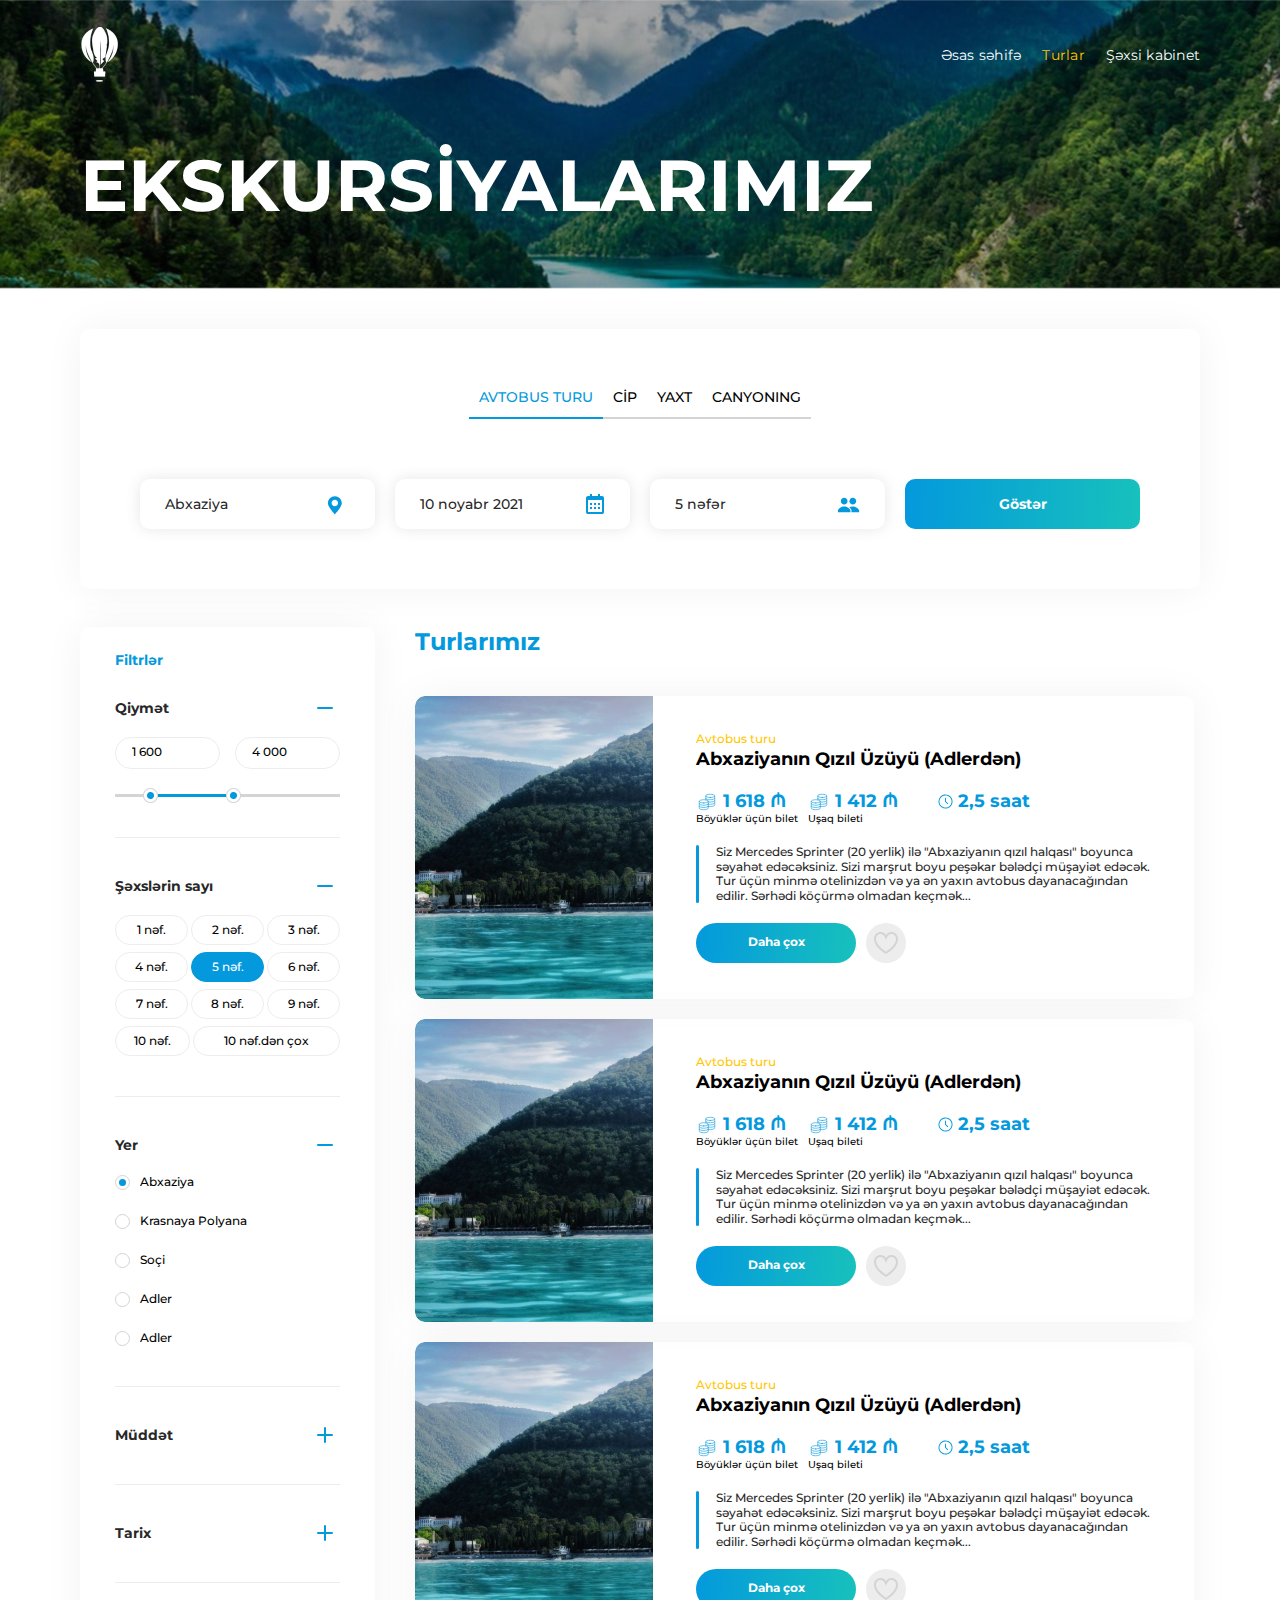
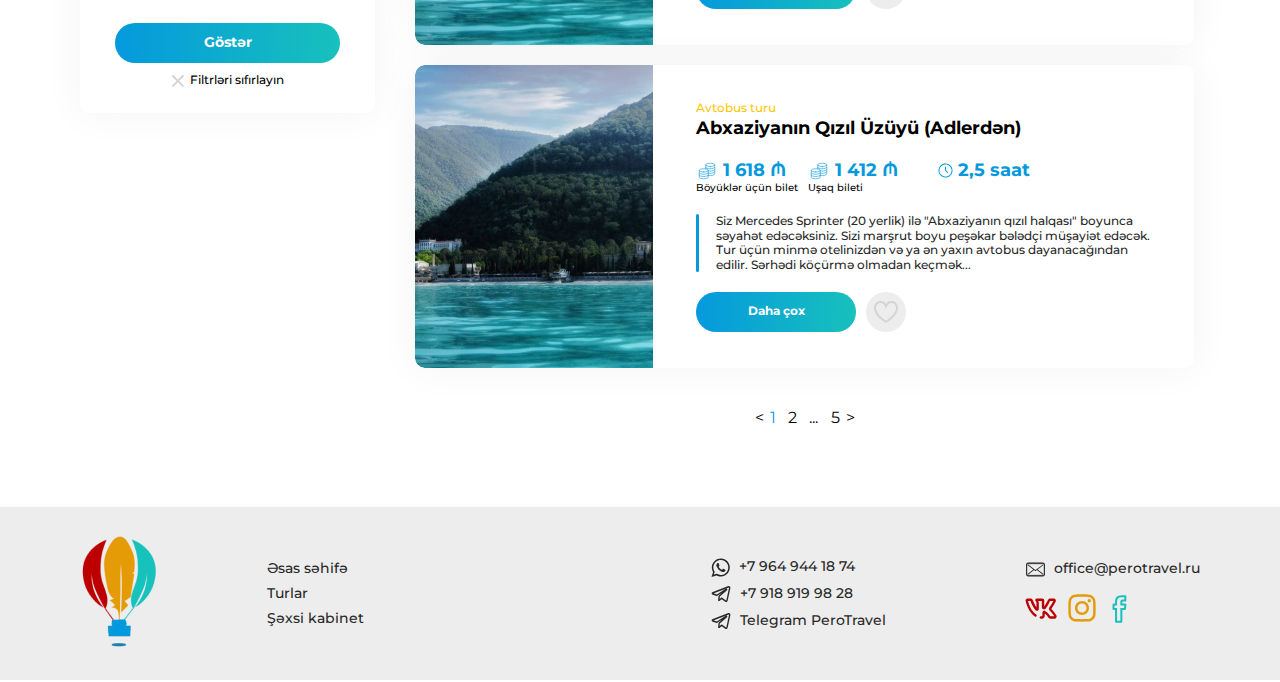
==== excursions.html @ 907544c6 "Add files via upload" ====
<!DOCTYPE html>
<html lang="en">
<head>
    <meta charset="UTF-8">
    <meta http-equiv="X-UA-Compatible" content="IE=edge">
    <meta name="viewport" content="width=device-width, initial-scale=1.0">
    <title>Excursions</title>
    <link rel="stylesheet" href="./css/excursions.css">
</head>
<body>
    <header>
        <main class="section-x padding-x">
            <nav class="navbar">
                <div class="logo">
                    <a href="./index.html"><img src="./images/logo.png" alt="Logo"></a>
                </div>
                <div class="menu">
                  <div class="menu-item"><a href="./index.html">Əsas səhifə</a></div>
                  <div class="menu-item getDif"><a href="#">Turlar</a></div>
                  <div class="menu-item"><a href="#">Şəxsi kabinet</a></div>
                </div>
                <div class="mobile-menu">
                  <div class="menu-icon">
                    <input type="checkbox" class="toggle-input" id="toggle-menu">
                    <label for="toggle-menu">
                      <img src="./images/menu-icon.svg" alt="Menu">
                    </label>
                    <div class="toggle-menu">
                      <div class="menu-item tg-menu-item getDif"><a href="#">Əsas səhifə</a></div>
                      <div class="menu-item tg-menu-item"><a href="#">Turlar</a></div>
                      <div class="menu-item tg-menu-item"><a href="#">Şəxsi kabinet</a></div>
                    </div>
                  </div>
                </div>
            </nav>
            <section class="header-content">
                <div class="htx">EKSKURSİYALARIMIZ</div>
            </section>
        </main>
    </header>
    <main class="padding-x">
        <section class="section-x padding-x set-navigator">
            <div class="concepts">
                <div class="setDif">AVTOBUS TURU</div>
                <div>CİP</div>
                <div>YAXT</div>
                <div>CANYONING</div>
            </div>
            <div class="text settings">
                <div class="setting">
                    <div>Abxaziya</div>
                    <img src="./images/location-icon.svg" alt="Location Icon">
                </div>
                <div class="setting">
                    <div>10 noyabr 2021</div>
                    <img src="./images/calendar-icon.svg" alt="Calendar Icon">
                </div>
                <div class="setting">
                    <div>5 nəfər</div>
                    <img src="./images/people-icon.svg" alt="People Icon">
                </div>
                <button class="text">Göstər</button>
            </div>
        </section>
        <section class="section-x main-content">
            <section class="filters">
                <div class="text filter-header">Filtrlər</div>
                <div class="filter-content">
                    <div class="filter">
                        <div class="filter-recog">
                            <div class="text filter-title">Qiymət</div>
                            <div class="open-close mins">
                                <img src="./images/minus-icon.svg" alt="Line">
                            </div>
                        </div>
                        <div class="filter-self">
                            <input type="text" name="first" value="1 600">
                            <input type="text" name="second" value="4 000">
                            <div class="range">
                                <div class="range-line">
                                    <img src="./images/range-icon.png" alt="Range Icon">
                                    <div class="rl"></div>
                                    <img src="./images/range-icon.png" alt="Range Icon">
                                </div>
                            </div>
                        </div>
                        <div class="cutter"></div>
                    </div>
                    <div class="filter">
                        <div class="filter-recog">
                            <div class="text filter-title">Şəxslərin sayı</div>
                            <div class="open-close mins">
                                <img src="./images/minus-icon.svg" alt="Line">
                            </div>
                        </div> 
                        <div class="regular-text picker">
                            <div class="seltion">1 nəf.</div>
                            <div class="seltion">2 nəf.</div>
                            <div class="seltion">3 nəf.</div>
                            <div class="seltion">4 nəf.</div>
                            <div class="seltion biDif">5 nəf.</div>
                            <div class="seltion">6 nəf.</div>
                            <div class="seltion">7 nəf.</div>
                            <div class="seltion">8 nəf.</div>
                            <div class="seltion">9 nəf.</div>
                            <div class="seltion">10 nəf.</div>
                            <div class="seltion">10 nəf.dən çox</div>
                        </div>
                        <div class="cutter"></div>
                    </div>
                    <div class="filter">
                        <div class="filter-recog">
                            <div class="text filter-title">Yer</div>
                            <div class="open-close mins">
                                <img src="./images/minus-icon.svg" alt="Line">
                            </div>
                        </div>
                        <form class="radio" action="">
                            <label><input type="radio" name="selection" checked="checked">Abxaziya<span></span></label><br/>
                            <label><input type="radio" name="selection">Krasnaya Polyana<span></span></label><br/>
                            <label><input type="radio" name="selection">Soçi<span></span></label><br/>
                            <label><input type="radio" name="selection">Adler<span></span></label><br/>
                            <label><input type="radio" name="selection">Adler<span></span></label>
                        </form>
                        <div class="cutter"></div>
                    </div>
                    <div class="filter">
                        <div class="cutter"></div>
                        <div class="filter-recog">
                            <div class="text filter-title">Müddət</div>
                            <div class="open-close plus">
                                <img src="./images/plus-icon.svg" alt="Line">
                            </div>
                        </div>
                        <div class="cutter"></div>
                    </div>
                    <div class="filter">
                        <div class="filter-recog">
                            <div class="text filter-title">Tarix</div>
                            <div class="open-close plus">
                                <img src="./images/plus-icon.svg" alt="Line">
                            </div>
                        </div>
                        <div class="cutter"></div>
                    </div>
                    <div class="fil-gr"></div>
                    <div class="filt-btn">
                        <button class="text filter-button">Göstər</button>
                        <button class="regular-text cancel-button"><svg width="13" height="13" viewBox="0 0 13 13" fill="none" xmlns="http://www.w3.org/2000/svg"><path d="M1.94975 11.8493L11.8492 1.94979M11.8492 11.8493L1.94975 1.94979" stroke="#D4D4D4" stroke-width="2" stroke-linecap="round"/></svg>Filtrləri sıfırlayın</button>
                    </div>
                </div>
            </section>
            <section class="our-tours">
                <div class="section-title">Turlarımız</div>
                <div class="tour">
                    <div class="tour-img">
                        <img src="./images/tour-img-mobile.png" alt="Tour Image">
                    </div>
                    <div class="tour-info">
                        <div class="regular-text tour-type">Avtobus turu</div>
                        <div class="tour-title">Abxaziyanın Qızıl Üzüyü (Adlerdən)</div>
                        <div class="tour-details">
                            <div class="tex">
                                <div class="tour-detail">
                                    <div class="tdt">
                                        <img src="./images/cost-icon.svg" alt="Price Icon">
                                        <p>1 618 &#8380;</p>
                                    </div>
                                    <div class="tdt-text">Böyüklər üçün bilet</div>
                                </div>
                                <div class="tour-detail">
                                    <div class="tdt">
                                        <img src="./images/cost-icon.svg" alt="Price Icon">
                                        <p>1 412 &#8380;</p>
                                    </div>
                                    <div class="tdt-text">Uşaq bileti</div>
                                </div>
                            </div>
                            <div class="tour-detail">
                                <div class="tdt">
                                    <img src="./images/clock-icon.svg" alt="Clock Icon">
                                    <p>2,5 saat</p>
                                </div>
                            </div>
                        </div>
                        <div class="regular-text tour-text">
                            <p>
                                Siz Mercedes Sprinter (20 yerlik) ilə "Abxaziyanın qızıl halqası" boyunca səyahət edəcəksiniz. Sizi marşrut boyu peşəkar bələdçi müşayiət edəcək. Tur üçün minmə otelinizdən və ya ən yaxın avtobus dayanacağından edilir. Sərhədi köçürmə olmadan keçmək...
                            </p>
                        </div>
                        <div class="tour-bottom">
                            <a href="./tour-overview.html"><button class="regular-text">Daha çox</button></a>
                            <div class="tour-like">
                                <svg xmlns="http://www.w3.org/2000/svg" width="24" height="24" viewBox="0 0 24 24"><path d="M12 9.229c.234-1.12 1.547-6.229 5.382-6.229 2.22 0 4.618 1.551 4.618 5.003 0 3.907-3.627 8.47-10 12.629-6.373-4.159-10-8.722-10-12.629 0-3.484 2.369-5.005 4.577-5.005 3.923 0 5.145 5.126 5.423 6.231zm-12-1.226c0 4.068 3.06 9.481 12 14.997 8.94-5.516 12-10.929 12-14.997 0-7.962-9.648-9.028-12-3.737-2.338-5.262-12-4.27-12 3.737z"/></svg>
                            </div>
                        </div>
                    </div>
                </div>
                <div class="tour">
                    <div class="tour-img">
                        <img src="./images/tour-img-mobile.png" alt="Tour Image">
                    </div>
                    <div class="tour-info">
                        <div class="regular-text tour-type">Avtobus turu</div>
                        <div class="tour-title">Abxaziyanın Qızıl Üzüyü (Adlerdən)</div>
                        <div class="tour-details">
                            <div class="tex">
                                <div class="tour-detail">
                                    <div class="tdt">
                                        <img src="./images/cost-icon.svg" alt="Price Icon">
                                        <p>1 618 &#8380;</p>
                                    </div>
                                    <div class="tdt-text">Böyüklər üçün bilet</div>
                                </div>
                                <div class="tour-detail">
                                    <div class="tdt">
                                        <img src="./images/cost-icon.svg" alt="Price Icon">
                                        <p>1 412 &#8380;</p>
                                    </div>
                                    <div class="tdt-text">Uşaq bileti</div>
                                </div>
                            </div>
                            <div class="tour-detail">
                                <div class="tdt">
                                    <img src="./images/clock-icon.svg" alt="Clock Icon">
                                    <p>2,5 saat</p>
                                </div>
                            </div>
                        </div>
                        <div class="regular-text tour-text">
                            <p>
                                Siz Mercedes Sprinter (20 yerlik) ilə "Abxaziyanın qızıl halqası" boyunca səyahət edəcəksiniz. Sizi marşrut boyu peşəkar bələdçi müşayiət edəcək. Tur üçün minmə otelinizdən və ya ən yaxın avtobus dayanacağından edilir. Sərhədi köçürmə olmadan keçmək...
                            </p>
                        </div>
                        <div class="tour-bottom">
                            <a href="./tour-overview.html"><button class="regular-text">Daha çox</button></a>
                            <div class="tour-like">
                                <svg xmlns="http://www.w3.org/2000/svg" width="24" height="24" viewBox="0 0 24 24"><path d="M12 9.229c.234-1.12 1.547-6.229 5.382-6.229 2.22 0 4.618 1.551 4.618 5.003 0 3.907-3.627 8.47-10 12.629-6.373-4.159-10-8.722-10-12.629 0-3.484 2.369-5.005 4.577-5.005 3.923 0 5.145 5.126 5.423 6.231zm-12-1.226c0 4.068 3.06 9.481 12 14.997 8.94-5.516 12-10.929 12-14.997 0-7.962-9.648-9.028-12-3.737-2.338-5.262-12-4.27-12 3.737z"/></svg>
                            </div>
                        </div>
                    </div>
                </div>
                <div class="tour">
                    <div class="tour-img">
                        <img src="./images/tour-img-mobile.png" alt="Tour Image">
                    </div>
                    <div class="tour-info">
                        <div class="regular-text tour-type">Avtobus turu</div>
                        <div class="tour-title">Abxaziyanın Qızıl Üzüyü (Adlerdən)</div>
                        <div class="tour-details">
                            <div class="tex">
                                <div class="tour-detail">
                                    <div class="tdt">
                                        <img src="./images/cost-icon.svg" alt="Price Icon">
                                        <p>1 618 &#8380;</p>
                                    </div>
                                    <div class="tdt-text">Böyüklər üçün bilet</div>
                                </div>
                                <div class="tour-detail">
                                    <div class="tdt">
                                        <img src="./images/cost-icon.svg" alt="Price Icon">
                                        <p>1 412 &#8380;</p>
                                    </div>
                                    <div class="tdt-text">Uşaq bileti</div>
                                </div>
                            </div>
                            <div class="tour-detail">
                                <div class="tdt">
                                    <img src="./images/clock-icon.svg" alt="Clock Icon">
                                    <p>2,5 saat</p>
                                </div>
                            </div>
                        </div>
                        <div class="regular-text tour-text">
                            <p>
                                Siz Mercedes Sprinter (20 yerlik) ilə "Abxaziyanın qızıl halqası" boyunca səyahət edəcəksiniz. Sizi marşrut boyu peşəkar bələdçi müşayiət edəcək. Tur üçün minmə otelinizdən və ya ən yaxın avtobus dayanacağından edilir. Sərhədi köçürmə olmadan keçmək...
                            </p>
                        </div>
                        <div class="tour-bottom">
                            <a href="./tour-overview.html"><button class="regular-text">Daha çox</button></a>
                            <div class="tour-like">
                                <svg xmlns="http://www.w3.org/2000/svg" width="24" height="24" viewBox="0 0 24 24"><path d="M12 9.229c.234-1.12 1.547-6.229 5.382-6.229 2.22 0 4.618 1.551 4.618 5.003 0 3.907-3.627 8.47-10 12.629-6.373-4.159-10-8.722-10-12.629 0-3.484 2.369-5.005 4.577-5.005 3.923 0 5.145 5.126 5.423 6.231zm-12-1.226c0 4.068 3.06 9.481 12 14.997 8.94-5.516 12-10.929 12-14.997 0-7.962-9.648-9.028-12-3.737-2.338-5.262-12-4.27-12 3.737z"/></svg>
                            </div>
                        </div>
                    </div>
                </div>
                <div class="tour">
                    <div class="tour-img">
                        <img src="./images/tour-img-mobile.png" alt="Tour Image">
                    </div>
                    <div class="tour-info">
                        <div class="regular-text tour-type">Avtobus turu</div>
                        <div class="tour-title">Abxaziyanın Qızıl Üzüyü (Adlerdən)</div>
                        <div class="tour-details">
                            <div class="tex">
                                <div class="tour-detail">
                                    <div class="tdt">
                                        <img src="./images/cost-icon.svg" alt="Price Icon">
                                        <p>1 618 &#8380;</p>
                                    </div>
                                    <div class="tdt-text">Böyüklər üçün bilet</div>
                                </div>
                                <div class="tour-detail">
                                    <div class="tdt">
                                        <img src="./images/cost-icon.svg" alt="Price Icon">
                                        <p>1 412 &#8380;</p>
                                    </div>
                                    <div class="tdt-text">Uşaq bileti</div>
                                </div>
                            </div>
                            <div class="tour-detail">
                                <div class="tdt">
                                    <img src="./images/clock-icon.svg" alt="Clock Icon">
                                    <p>2,5 saat</p>
                                </div>
                            </div>
                        </div>
                        <div class="regular-text tour-text">
                            <p>
                                Siz Mercedes Sprinter (20 yerlik) ilə "Abxaziyanın qızıl halqası" boyunca səyahət edəcəksiniz. Sizi marşrut boyu peşəkar bələdçi müşayiət edəcək. Tur üçün minmə otelinizdən və ya ən yaxın avtobus dayanacağından edilir. Sərhədi köçürmə olmadan keçmək...
                            </p>
                        </div>
                        <div class="tour-bottom">
                            <a href="./tour-overview.html"><button class="regular-text">Daha çox</button></a>
                            <div class="tour-like">
                                <svg xmlns="http://www.w3.org/2000/svg" width="24" height="24" viewBox="0 0 24 24"><path d="M12 9.229c.234-1.12 1.547-6.229 5.382-6.229 2.22 0 4.618 1.551 4.618 5.003 0 3.907-3.627 8.47-10 12.629-6.373-4.159-10-8.722-10-12.629 0-3.484 2.369-5.005 4.577-5.005 3.923 0 5.145 5.126 5.423 6.231zm-12-1.226c0 4.068 3.06 9.481 12 14.997 8.94-5.516 12-10.929 12-14.997 0-7.962-9.648-9.028-12-3.737-2.338-5.262-12-4.27-12 3.737z"/></svg>
                            </div>
                        </div>
                    </div>
                </div>
                <div class="pages">
                    <ul>
                        <li class="left-sign"><a href="#">&lt;</a></li>
                        <li class="page"><a class="nowon" href="#">1</a></li>
                        <li class="page"><a href="#">2</a></li>
                        <li class="page-more"><a href="#">...</a></li>
                        <li class="page"><a href="#">5</a></li>
                        <li class="right-sign"><a href="#">&gt;</a></li>
                    </ul>
                </div>
            </section>
        </section>
    </main>
    <footer>
        <section class="text footer">
          <div class="footer-container section-x padding-x">
            <div class="flogo">
              <a href="./index.html"><img src="./images/logo-colourful.png" alt="Brand Logo"></a>
            </div>
            <div class="sitemap">
              <div class="shortcut"><a href="./index.html">Əsas səhifə</a></div>
              <div class="shortcut"><a href="./excursions.html">Turlar</a></div>
              <div class="shortcut"><a href="#">Şəxsi kabinet</a></div>
            </div>
            <div class="footer-contact">
              <div class="contact-item"><a href="tel:+7 964 944 18 74"><img src="./images/whatsapp-icon.svg" alt="Whatsapp Icon">+7 964 944 18 74</a></div>
              <div class="contact-item"><a href="tel:+7 918 919 98 28"><img src="./images/telegram-icon.svg" alt="Telegram Icon">+7 918 919 98 28</a></div>
              <div class="contact-item"><a href="#"><img src="./images/telegram-icon.svg" alt="Telegram Icon">Telegram PeroTravel</a></div>
            </div>
            <div class="contact-item chng-me"><a href="mailto:office@perotravel.ru"><img src="./images/mail-icon.svg" alt="Mail Icon">office@perotravel.ru</a></div>
            <div class="social-links">
              <div class="social-link"><a href="#"><img src="./images/vk-footer-icon.svg" alt="VK Icon"></a></div>
              <div class="social-link"><a href="#"><img src="./images/instagram-footer-icon.svg" alt="Instagram Icon"></a></div>
              <div class="social-link"><a href="#"><img src="./images/facebook-footer-icon.svg" alt="Facebook Icon"></a></div>
            </div>
          </div>
        </section>
    </footer>
</body>
</html>
---- css/excursions.css ----
@import 'general.css';

button {
  font-family: var(--montserrat);
}

header {
  width: 100%;
  height: 289px;
  background-image: url('../images/excursion-header-bg-desktop.png');
  background-size: cover;
  background-position: center;
  background-repeat: no-repeat;
  padding-top: 26px;
  margin-bottom: 40px;
  position: relative;
  z-index: 1;
}

header main {
  display: grid;
  grid-template-rows: auto 1fr;
}

.navbar {
  display: flex;
  justify-content: space-between;
  align-items: center;
}

.logo img{
  display: block;
}

.menu {
  display: flex;
  align-items: center;
  gap: 0 20.9px;
}

.menu-item a {
  font-size: 13.8px;
  font-weight: 400; 
  line-height: 17.07px;
  color: var(--white);
  letter-spacing: 0.25px;
}

.getDif a{
  color: var(--yellow);
}

.mobile-menu {
  display: none;
}

.toggle-menu {
  position: absolute;
  top: 100px;
  left: 0;
  right: 0;
  width: 100%;
  background: var(--btn-bg);
  transition: 0.3s;
  transform: scaleY(0);
  transform-origin: top;
}

.tg-menu-item {
  margin: 15px 10px;
  height: 60px;
}

.tg-menu-item a {
  display: block;
  font-size: 15px;
  font-weight: 500;
  padding: 15px;
  width: 100%;
  transition: .3s;
  border-radius: 15px;
  position: relative;
}

.tg-menu-item a::before {
  content: '';
  position: absolute;
  bottom: 0;
  left: 0;
  right: 0;
  width: 0%;
  height: 2px;
  background-color: var(--yellow);
  transition: 0.4s;
}

.tg-menu-item a:hover::before{
  width: 100%;
}

.toggle-input {
  display: none;
}

label img {
  cursor: pointer;
  display: block;
}

.toggle-input:checked ~ .toggle-menu{
  transform: scaleY(1);
}

.header-content {
    padding: 59px 0;
}

.header-content .htx {
    font-size: 72px;
    font-weight: 700;
    line-height: 87.77px;
    color: var(--white);
}

@media screen and (max-width: 991px) {
    .header-content .htx {
        font-size: 63px;
    }
}

@media screen and (max-width: 768px) {
  header {
    height: 510px;
    background: url('../images/excursion-header-bg-tablet.png');
    background-size: cover;
    background-position: center;
    background-repeat: no-repeat;
  }

  .menu {
    display: none;
  }
  
  .mobile-menu {
    display: block;
    z-index: 5;
  }

  .header-content {
      padding: 142px 0 0 0;
  }

  .header-content .htx {
    font-size: 48px;
    line-height: 58.51px;
  }
}

@media screen and (max-width: 656px) {
  header {
    height: 370px;
    background: url('../images/excursion-header-bg-mobile.png');
    background-size: cover;
    background-position: center;
    background-repeat: no-repeat;
    margin-bottom: 60px;
  }

  .header-content {
    padding: 81px 0 0 0;
  }

  .header-content .htx {
    font-size: 36px;
    line-height: 43.88px;
  }
}

@media screen and (max-width: 462px) {
  .header-content .htx {
    font-size: 7.7vw;
  }
}

/** Set Navigator **/

.set-navigator {
    padding: 60px;
    background: var(--white);
    border-radius: 10px;
    box-shadow: 0px 0px 40px rgba(0, 0, 0, 0.05);
    display: flex;
    flex-direction: column;
    align-items: center;
}

.concepts {
    font-weight: 500;
    font-size: 14px;
    line-height: 17.07px;
    display: flex;
    margin-bottom: 60px;
}

.concepts div{
    padding: 0px 10px 11px 10px; 
    border-bottom: 2px solid var(--gray);
    cursor: pointer;
}

.setDif {
    color: var(--section-title) !important;
    border-bottom: 2px solid var(--section-title) !important;
}

.settings {
    width: 100%;
    display: grid;
    grid-template-columns: repeat(4, 1fr);
    gap: 20px;
}

.setting {
    height: 50px;
    padding: 0 25px;
    box-shadow: 0px 0px 15px rgba(0, 0, 0, 0.1);
    border-radius: 10px;
    display: flex;
    justify-content: space-between;
    align-items: center;
    cursor: pointer;
}

.setting img {
    display: block;
}

.settings button {
    height: 50px;
    border-radius: 10px;
    color: var(--white);
    background: linear-gradient(92.71deg, #0499DD 0%, #17C1BC 100%);
    font-family: var(--montserrat);
    font-weight: 700;
    border: none;
    cursor: pointer;
    transition: 0.3s;
    opacity: 1;
}

.settings button:hover {
    opacity: 0.8;
}

@media screen and (max-width: 991px) {
  .set-navigator {
    padding: 60px 45px;
  }
}

@media screen and (max-width: 875px) {
  .set-navigator {
    width: 720px;
    max-width: 720px;
  }
}

@media screen and (max-width: 768px) {
  .set-navigator {
    max-width: 610px;
    padding: 60px 60px 83px 60px;
  }

  .settings {
    grid-template-columns: 1fr 1fr;
  }
}

@media screen and (max-width: 656px) {
  .set-navigator {
    width: 100%;
    padding: 40px 40px 63px 40px;
  }

  .concepts {
    font-size: 12px;
    line-height: 14.63px;
  }

  .settings {
    grid-template-columns: 1fr;
    padding: 0 28px 0 24px;
  }

  .setting {
    padding-left: 28px;
    padding-right: 19px;
  }
}

@media screen and (max-width: 556px) {
  .set-navigator {
    padding: 60px 10px 70px 9px;
  }

  .concepts div {
    padding: 0 5px 13px 5px;
  }

  .concepts div:first-child {
    padding-left: 0;
  }

  .concepts div:last-child {
    padding-right: 0;
  }
}

/** Main Content **/

.main-content {
  display: flex;
}

@media screen and (max-width: 991px) {
  .main-content {
    flex-direction: column;
    align-items: center;
  }
}

/** Filters **/

.cutter {
  width: 100%;
  height: 1px;
  background: var(--gray2);
  margin: 40px 0;
}

.filter:nth-child(4) .cutter:first-child {
  display: none;
}

.filters {
  width: 295px;
  box-shadow: 0px 0px 40px rgba(0, 0, 0, 0.05);
  padding: 25px 35px 25.2px 35px;
  border-radius: 10px;
  margin: 38px 0 25px 0;
  position: relative;
  align-self: flex-start;
}

.filter-header {
  font-weight: 700;
  color: var(--section-title);
  margin-bottom: 31px;
}

.filter {
  width: 100%;
  max-width: 100%;
}

.filter-title {
  font-weight: 700;
}

.filter-recog {
  display: flex;
  justify-content: space-between;
  align-items: center;
  margin-bottom: 20px;
  position: relative;
}

.open-close {
  width: 30px;
  height: 30px;
  cursor: pointer;
  position: absolute;
  background-color: transparent;
  border-radius: 50%;
  display: flex;
  justify-content: center;
  align-items: center;
  cursor: pointer;
  right: 0;
  top: -7px;
  transition: 0.3s;
}

.open-close:hover {
  background: var(--gray2);
}

.open-close img {
  display: block;
}

.filter-self{
  width: 100% !important;
  display: grid;
  grid-template-columns: auto auto;
  grid-template-rows: auto auto;
  gap: 15px;
}

.filter-self input {
  font-family: var(--montserrat);
  font-size: 12px;
  font-weight: 500;
  line-height: 14.63px;
  width: 100% !important;
  border-radius: 40px;
  border: 1px solid var(--gray2);
  padding: 7px 10px 8px 16px;
}

.range {
  grid-column: 1 / 3;
  grid-row: 2 / 3;
  height: 3px;
  background-color: var(--gray);
  margin-top: 10px;
}

.range-line {
  display: flex;
  margin-left: 28px;
}

.range-line img {
  position: relative;
  top: -6px;
  cursor: pointer;
}

.rl {
  width: 34.5%;
  height: 3px;
  background: var(--section-title);
}

.picker {
  display: flex;
  flex-flow: row wrap;
  gap: 7px 3px;
}

.seltion {
  flex: 1;
  min-width: 73px;
  height: 30px;
  border: 1px solid var(--gray2);
  border-radius: 40px;
  padding: 7px 0px 8px 0px;
  text-align: center;
  color: black;
  cursor: pointer;
  transition: 0.3s;
}

.seltion:hover:not(.biDif) {
  background: var(--gray2);
}

.seltion:last-child {
  flex: 2;
}

.biDif {
  background: var(--section-title);
  color: white;
  border-color: var(--section-title);
}

.radio {
  display: flex;
  flex-direction: column;
  gap: 2px 0;
}

.radio input[type='radio'] {
  display: none;
}

.radio label {
  position: relative;
  padding-left: 25px;
  padding-bottom: 1px;
  font-size: 12px;
  font-weight: 500; 
  margin-top: 0px;
}

.radio label::before{
  content: '';
  width: 13px;
  height: 13px;
  border-radius: 50%;
  border: 1px solid var(--gray);
  position: absolute;
  top: 1px;
  left: 0px;
}

.radio label span {
  width: 7px;
  height: 7px;
  background-color: var(--section-title);
  position: absolute;
  display: block;
  border-radius: 50%;
  top: 5px;
  left: 4px;
  transition: 0.3s;
  opacity: 0;
}

.radio label input[type='radio']:checked + span {
  display: block;
  opacity: 1;
}

.filter-button {
  width: 100%;
  background: linear-gradient(92.71deg, #0499DD 0%, #17C1BC 100%);
  border-radius: 40px;
  padding: 11px 0 12px 0;
  color: var(--white);
  border: none;
  font-weight: 700;
  margin-bottom: 10px;
  cursor: pointer;
  opacity: 1;
  transition: 0.3s;
}

.filter-button:hover {
  opacity: 0.8;
}

.cancel-button {
  width: 100%;
  background-color: var(--white);
  border-radius: 40px;
  border: none;
  color: black;
  cursor: pointer;
  display: flex;
  justify-content: center;
  align-items: center;
  transition: 0.3s;
}

.cancel-button svg {
  margin-right: 6px;
  transition: 0.3s;
}

@media screen and (max-width: 991px) {
  .filters {
    width: 808px;
    max-width: 808px;
    margin-top: 125px;
  }

  .filter-content {
    display: flex;
    flex-wrap: wrap;
    gap: 0 86px;
  }

  .filter, .filt-btn {
    flex: 0 0 40%;
  }

  .filter:nth-child(2) .cutter {
    display: none;
  }

  .filter:nth-child(4) .cutter:first-child {
    display: block;
  }
}

@media screen and (max-width: 875px) {
  .filters {
    width: 720px;
    max-width: 720px;
  }
}

@media screen and (max-width: 768px) {
  .filters {
    width: 610px;
    max-width: 610px;
  }

  .filter {
    flex: 0 0 225px;
  }
}

@media screen and (max-width: 656px) {
  .filters {
    width: 100%;
    padding: 25px 64px 25.2px 64px;
    margin-top: 65px;
  }

  .filter-content {
    display: block;
  }

  .filter:nth-child(2) .cutter{
    display: block;
  }

  .filter:nth-child(3) .cutter{
    display: block;
  }

  .filter:nth-child(4) .cutter:first-child{
    display: none;
  }
}

/** Our Tours **/

.our-tours {
  padding: 38px 0 25px 40px;
}

.our-tours .section-title {
  margin-bottom: 40px;
}

.tour {
  width: 779px;
  box-shadow: 0px 0px 40px rgba(0, 0, 0, 0.05);
  border-radius: 10px;
  border-top-left-radius: 10px;
  border-bottom-left-radius: 10px;
  overflow: hidden;
  display: flex;
  align-items: center;
  margin-bottom: 20px;
}

.tour:last-child {
  margin-bottom: 0;
}

.tour-img {
  flex: 0 0 238px;
  width: 238px;
  height: 303px;
  background: url('../images/tour-img.png');
  background-size: cover;
  background-position: center;
  background-repeat: no-repeat;
}

.tour-img img {
  display: none;
}

.tour-info {
  margin: 0 43px;
}

.tour-type {
  color: var(--yellow);
  margin-bottom: 2px;
}

.tour-title {
  font-size: 18px;
  font-weight: 700;
  line-height: 21.94px;
  color: black;
  margin-bottom: 20px;
}

.tour-details {
  margin-bottom: 20px;
}

.tdt {
  font-size: 18px;
  font-weight: 700;
  line-height: 21.94px;
  color: var(--section-title);
  display: flex;
  align-items: center;
  gap: 0px 5px;
}

.tdt img {
  display: block;
}

.tdt-text {
  font-size: 10px;
  font-weight: 500;
  line-height: 12.19px;
  color: black;
}

.tex {
  display: flex;
  gap: 0 10px;
}

.tour-details {
  display: flex;
  gap: 0 40px;
}

.tour-text {
  color: var(--text-color);
  position: relative;
  margin-bottom: 20px;
}

.tour-text p {
  margin-left: 20px;
}

.tour-text::before {
  content: '';
  width: 3px;
  background: var(--section-title);
  border-radius: 10px;
  position: absolute;
  top: 0;
  left: 0;
  bottom: 0;
}

.tour-bottom {
  display: flex;
  gap: 0 10px;
}

.tour-bottom button {
  width: 160px;
  padding: 12px 0 13px 0;
  background: linear-gradient(92.71deg, #0499DD 0%, #17C1BC 100%);
  border-radius: 40px;
  border: none;
  font-weight: 700;
  opacity: 1;
  transition: 0.3s;
  cursor: pointer;
}

.tour-bottom button:hover {
  opacity: 0.8;
}

.tour-like {
  padding: 8px;
  border-radius: 50%;
  background: var(--gray2);
  cursor: pointer;
}

.tour-like svg{
  fill: var(--gray);
  display: block;
}

.tour:nth-last-child() {
  margin-bottom: 0;
}

.liked {
  background: var(--white);
  border: 2px solid var(--section-title);
  padding: 6px;
}

.liked svg{
  fill: var(--section-title);
}

.pages ul {
  display: flex;
  align-items: center;
  justify-content: center;
}

.pages {
  margin-top: 40px;
}

.pages ul li a{
  color: black;
}

.pages ul li .nowon{
  color: var(--section-title);
}

.left-sign {
  margin-right: 6px;
}

.right-sign {
  margin-left: 6px;
}

.page {
  margin-right: 12px;
}

.page-more {
  margin-right: 13px;
}

.pages .page:nth-child(5) {
  margin-right: 0;
}

@media screen and (max-width: 1199px) {
  .tour {
    width: 700px;
  }
}

@media screen and (max-width: 991px) {
  .our-tours {
    padding-left: 0;
    gap: 40px 0;
    order: 1;
  }

  .filters {
    order: 2;
  }

  .tour {
    width: 808px;
    align-items: unset;
    margin-bottom: 40px;
  }

  .tour-img {
    height: 444px;
  }

  .tour-info {
    margin-left: 0;
    margin-right: 0;
    padding: 27px 33px 57px 43px;
  }

  .tour-type {
    margin-bottom: 1px;
  }

  .tex {
    gap: 0 13.5px;
  }

  .tour-details {
    gap: 0 10px;
  }

  .tour-text {
    margin-bottom: 40px;
    font-size: 13px;
    line-height: 16px;
  }

  .pages {
    margin-top: 90px;
  }
}

@media screen and (max-width: 875px) {
  .tour {
    width: 720px;
    max-width: 720px;
  }
}

@media screen and (max-width: 768px) {
  .tour {
    width: 610px;
    max-width: 610px;
  }
}

@media screen and (max-width: 656px) {
  .tour {
    width: 100%;
    flex-direction: column;
  }

  .tour-img {
    width: 100%;
    background: none;
  }

  .tour-img img{
    display: block;
    width: 100%;
  }

  .tour-info {
    padding: 24px 39px 66px 36px;
    margin: 0;
  }

  .tour-details {
    gap: 19px;
  }

  .tour-text p {
    padding-bottom: 16px;
    margin-left: 24px;
  }

  .tour-bottom {
    gap: 21px;
  }

  .tour-bottom button {
    flex: 1;
  }
}

@media screen and (max-width: 455px) {
    .tour-details {
      gap: 8px;
      justify-content: space-between;
    }

  .tex {
    gap: 0 9.5px;
  }

  .tour-detail p{
    font-size: 16px !important;
  } 
}

/** Footer Section **/

footer {
  margin-top: 55px;
}

@media screen and (max-width: 991px) {
  footer {
    margin-top: 125px;
  }
}
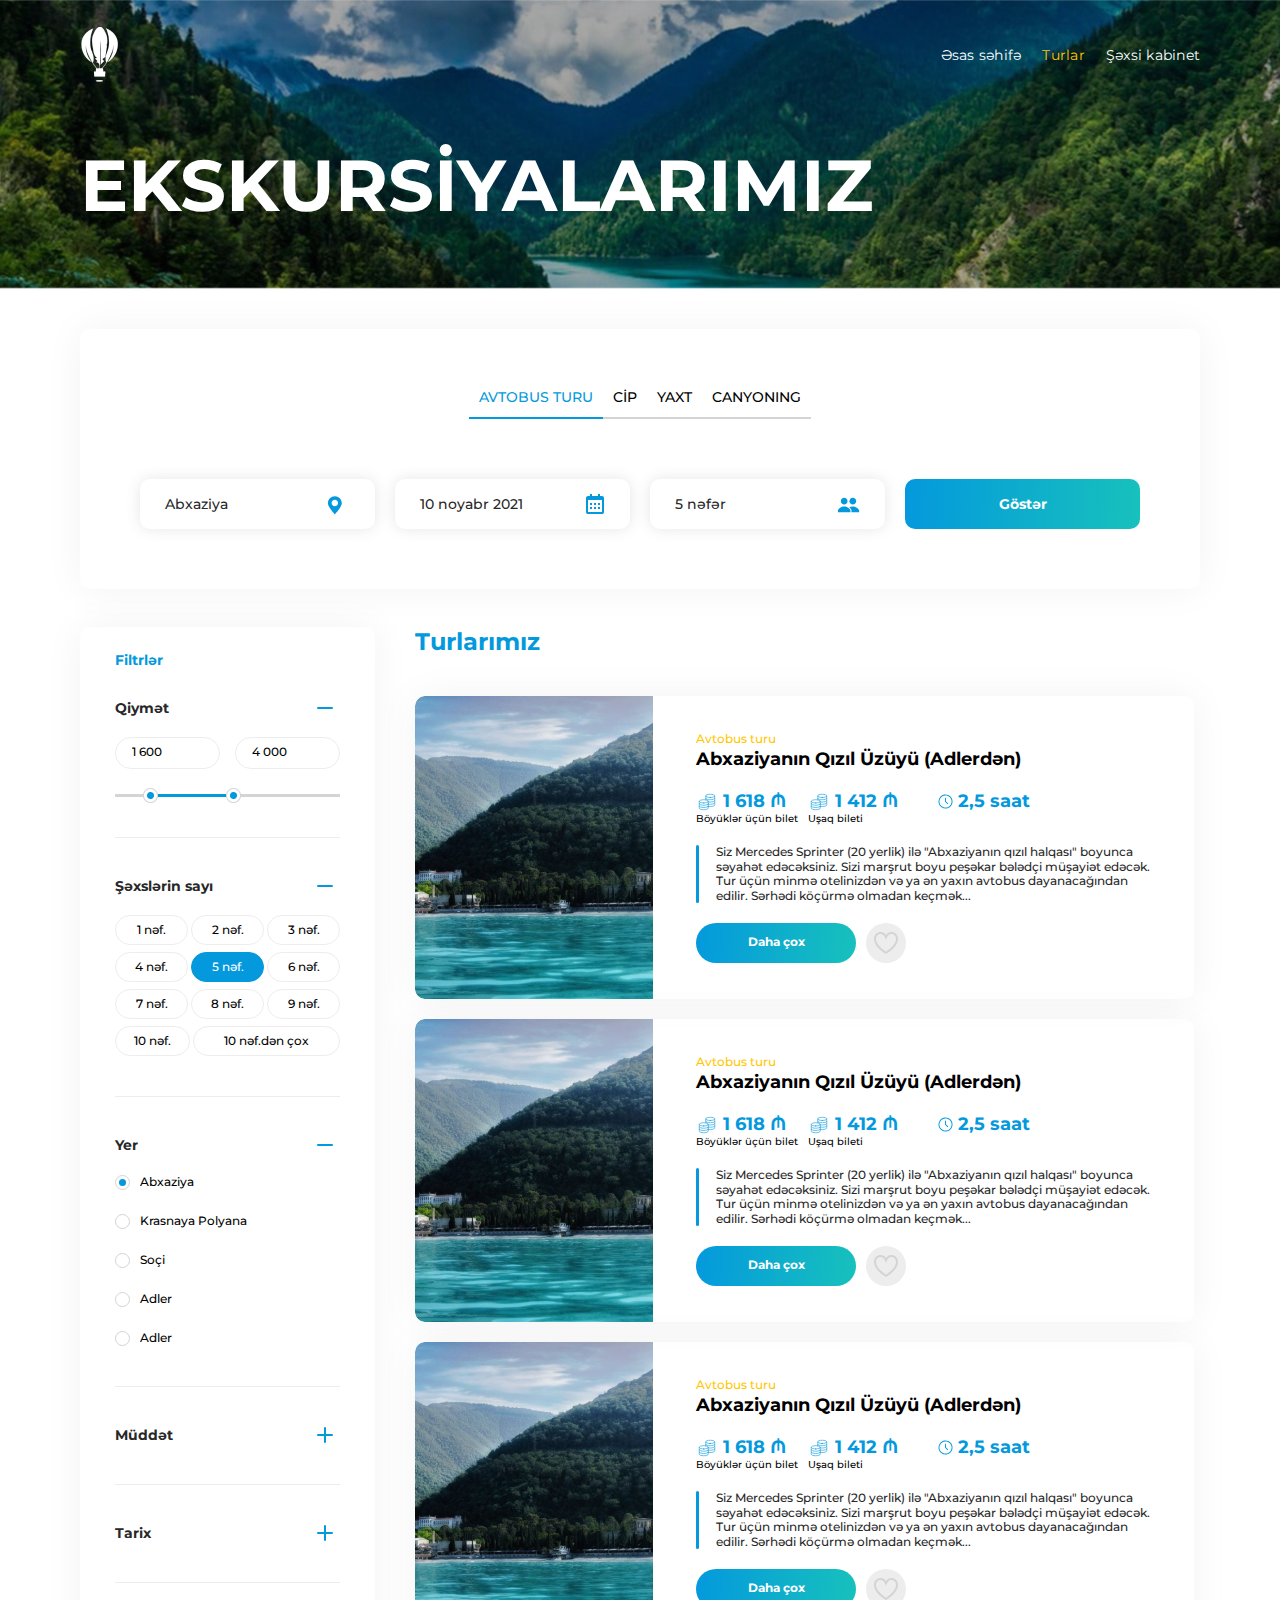
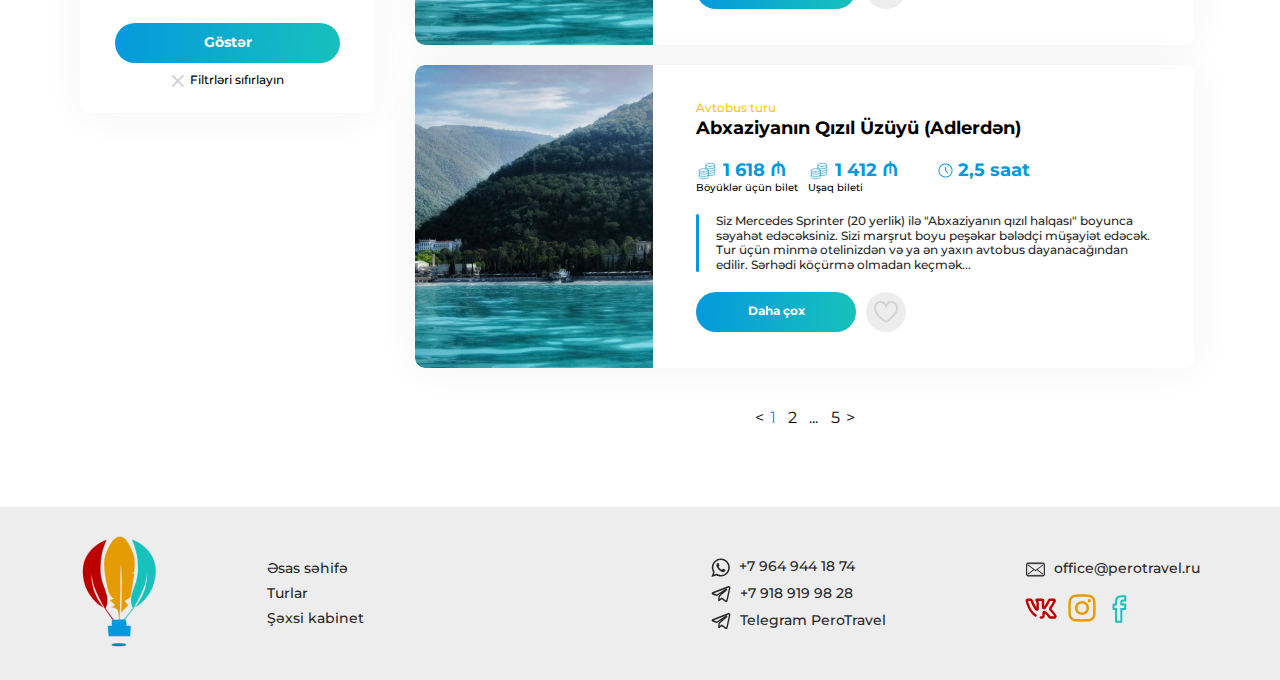
==== commit b91a87d8: "Update excursions.html" ====
--- a/excursions.html
+++ b/excursions.html
@@ -8,7 +8,8 @@
     <link rel="stylesheet" href="./css/excursions.css">
 </head>
 <body>
-    <header>
+    <div class="g-wrapper">
+        <header>
         <main class="section-x padding-x">
             <nav class="navbar">
                 <div class="logo">
@@ -16,7 +17,7 @@
                 </div>
                 <div class="menu">
                   <div class="menu-item"><a href="./index.html">Əsas səhifə</a></div>
-                  <div class="menu-item getDif"><a href="#">Turlar</a></div>
+                  <div class="menu-item getDif"><a href="./excursions.html">Turlar</a></div>
                   <div class="menu-item"><a href="#">Şəxsi kabinet</a></div>
                 </div>
                 <div class="mobile-menu">
@@ -26,8 +27,8 @@
                       <img src="./images/menu-icon.svg" alt="Menu">
                     </label>
                     <div class="toggle-menu">
-                      <div class="menu-item tg-menu-item getDif"><a href="#">Əsas səhifə</a></div>
-                      <div class="menu-item tg-menu-item"><a href="#">Turlar</a></div>
+                      <div class="menu-item tg-menu-item"><a href="./index.html">Əsas səhifə</a></div>
+                      <div class="menu-item tg-menu-item getDif"><a href="./excursions.html">Turlar</a></div>
                       <div class="menu-item tg-menu-item"><a href="#">Şəxsi kabinet</a></div>
                     </div>
                   </div>
@@ -176,7 +177,7 @@
                                     <div class="tdt-text">Uşaq bileti</div>
                                 </div>
                             </div>
-                            <div class="tour-detail">
+                            <div class="tour-detail bts">
                                 <div class="tdt">
                                     <img src="./images/clock-icon.svg" alt="Clock Icon">
                                     <p>2,5 saat</p>
@@ -366,5 +367,6 @@
           </div>
         </section>
     </footer>
+    </div>
 </body>
-</html>+</html>
--- a/css/excursions.css
+++ b/css/excursions.css
@@ -950,6 +950,12 @@
   } 
 }
 
+@media screen and (max-width: 425px) {
+  .bts {
+    display: none;
+  }
+}
+
 /** Footer Section **/
 
 footer {
@@ -960,4 +966,4 @@
   footer {
     margin-top: 125px;
   }
-}+}
